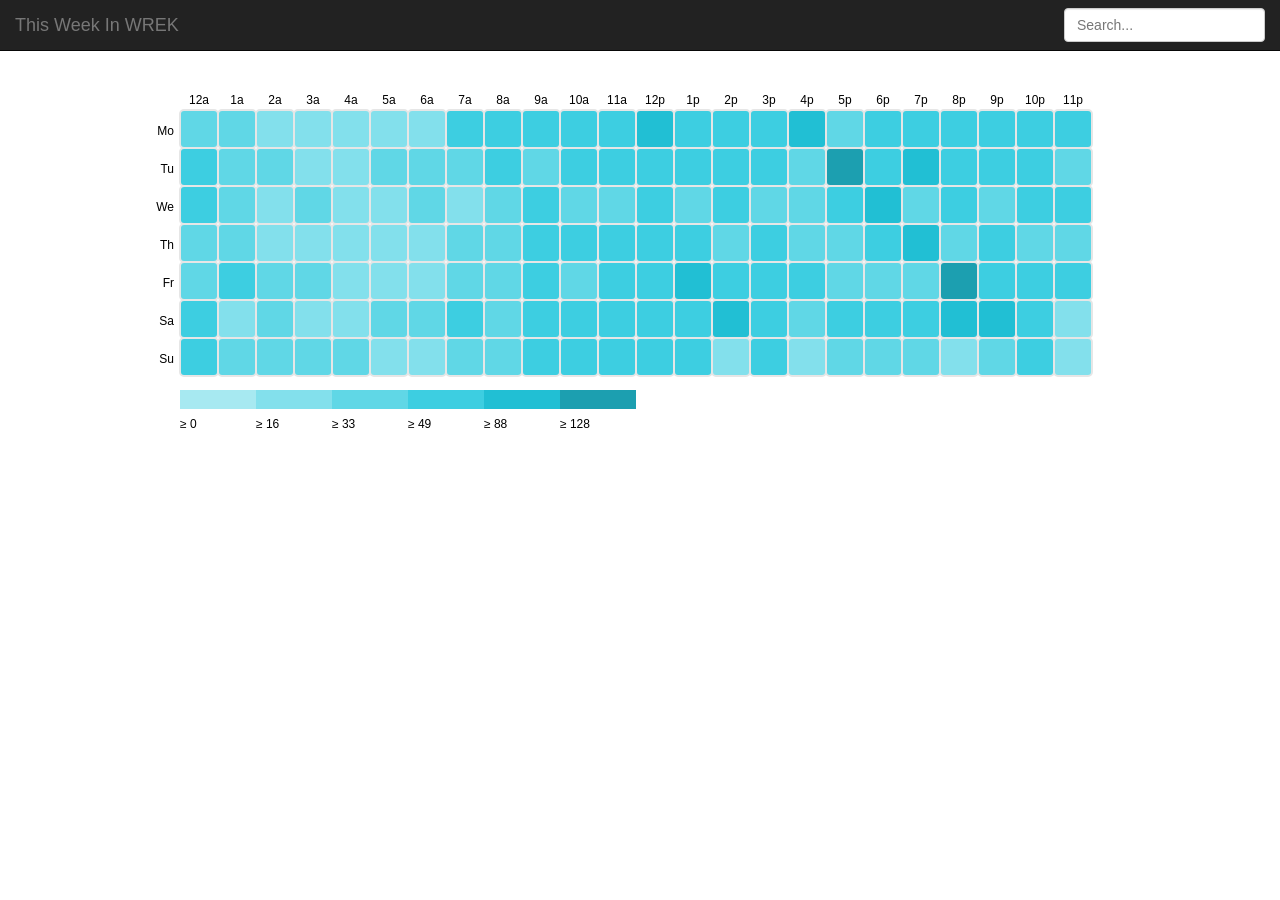
==== index.html @ 7ad517ce "Update" ====
<!DOCTYPE html>
<meta charset="utf-8">
<html>
  <head>
    <style>
      rect.bordered {
        stroke: #E6E6E6;
        stroke-width:2px; 
      }
      description.example {
        fill:#000;
      }

      text.mono {
        font-size: 9pt;
        font-family: "HelveticaNeue-UltraLight", "Helvetica Neue Light", "Helvetica Neue", Helvetica, Arial, "Lucida Grande", sans-serif;
        fill: #000000;
      }

      text.axis-workweek {
        fill: #000000;
      }

      text.axis-worktime {
        fill: #000000;
      }

      .d3-tip {
        line-height: 2;
        font-family: "HelveticaNeue-Light", "Helvetica Neue Light", "Helvetica Neue", Helvetica, Arial, "Lucida Grande", sans-serif;
        padding: 9px;
        background: rgba(0, 0, 0, 0.8);
        color: #fff;
        border-radius: 0px;
      }

      .d3-tip.n:after {
        margin: -1px 0 0 0;
        top: 100%;
        left: 0;
      }

      body {
         background-color:#F0F0F0;font-weight: 300;
         padding-top: 10px;
      }
      #chart {font-family: "HelveticaNeue-UltraLight", "Helvetica Neue Light", "Helvetica Neue", Helvetica, Arial, "Lucida Grande", sans-serif;font-size: 20px;display:inline; text-align: center; margin-left:auto; margin-right:auto;height: 100%; width: 700px; padding-left: 150px;
    }
    </style>
    <script src="d3/d3.js"></script>
    <script src="jquery-1.11.0.min.js" type="text/javascript"></script>
    <script src="jquery-migrate-1.2.1.min.js" type="text/javascript"></script>
    <script src="d3.tip.v0.6.3.js" type="text/javascript" ></script>
       <!-- Bootstrap core CSS -->
    <link href="css/bootstrap.min.css" rel="stylesheet">
  </head>
  <body>
    <nav class="navbar navbar-inverse navbar-fixed-top" role="navigation">
      <div class="container-fluid">
        <div class="navbar-header">
          <button type="button" class="navbar-toggle collapsed" data-toggle="collapse" data-target="#navbar" aria-expanded="false" aria-controls="navbar">
            <span class="sr-only">Toggle navigation</span>
            <span class="icon-bar"></span>
            <span class="icon-bar"></span>
            <span class="icon-bar"></span>
          </button>
          <a class="navbar-brand" href="#">This Week In WREK</a>
        </div>
        <div id="navbar" class="navbar-collapse collapse">
          <form class="navbar-form navbar-right">
            <input type="text" class="form-control" placeholder="Search...">
          </form>
        </div>
      </div>
    </nav>
    <div style="margin-top:50px;">
    <div id="chart" ></div>


    <script type="text/javascript">
    
      var margin = { top: 50, right: 0, bottom: 100, left: 30 },
          width = 960 - margin.left - margin.right,
          height = 430 - margin.top - margin.bottom,
          gridSize = Math.floor(width / 24),
          legendElementWidth = gridSize*2,
          buckets = 50,
          colors = ["#A7E9F1","#83E0EC","#60D7E6","#3DCEE1","#21BFD4","#1C9FB0"],
          days = ["Mo", "Tu", "We", "Th", "Fr", "Sa","Su"],
          times = ["12a", "1a", "2a", "3a", "4a", "5a", "6a", "7a", "8a", "9a", "10a", "11a", "12p", "1p", "2p", "3p", "4p", "5p", "6p", "7p", "8p", "9p", "10p", "11p"];

      //pageviews.csv
      //count, weekday, hour

      d3.csv("show_data.csv",
        function(d) {
          return {
            day: +d.day,
            hour: +d.hour,
            listeners: +d.listeners,
            pageviews: +d.pageviews,
            total: +d.listeners + +d.pageviews
          };
        },
        function(error, data) {
          var colorScale = d3.scale.quantile()
              .domain([0, buckets - 1, d3.max(data, function (d) { return d.total; })])
              .range(colors);

          var svg = d3.select("#chart").append("svg")
              .attr("width", width + margin.left + margin.right)
              .attr("height", height + margin.top + margin.bottom)
              .append("g")
              .attr("transform", "translate(" + margin.left + "," + margin.top + ")");

          var dayLabels = svg.selectAll(".dayLabel")
              .data(days)
              .enter().append("text")
                .text(function (d) { return d; })
                .attr("x", 0)
                .attr("y", function (d, i) { return i * gridSize; })
                .style("text-anchor", "end")
                .attr("transform", "translate(-6," + gridSize / 1.5 + ")")
                .attr("class", function (d, i) { return ((i >= 0 && i <= 4) ? "dayLabel mono axis axis-workweek" : "dayLabel mono axis"); });
                //CHANGE 5 TO 4

          var timeLabels = svg.selectAll(".timeLabel")
              .data(times)
              .enter().append("text")
                .text(function(d) { return d; })
                .attr("x", function(d, i) { return i * gridSize; })
                .attr("y", 0)
                .style("text-anchor", "middle")
                .attr("transform", "translate(" + gridSize / 2 + ", -6)")
                .attr("class", function(d, i) { return ((i >= 7 && i <= 16) ? "timeLabel mono axis axis-worktime" : "timeLabel mono axis"); });
           var tip = d3.tip()
            .attr('class','d3-tip')
            .offset([0,0])
            .html(function(d) {
              return "Listeners: " + d.listeners + "<br>" + "Page Views: " + d.pageviews;
            });
          var heatMap = svg.selectAll(".hour")
              .data(data)
              .enter().append("rect")
              .attr("x", function(d) { return (d.hour) * gridSize; })
              .attr("y", function(d) { return (d.day) * gridSize; })
              .attr("rx", 4)
              .attr("ry", 4)
              .attr("class", "hour bordered")
              .attr("width", gridSize)
              .attr("height", gridSize)
              .style("fill", colors[0])
              .on("click", function(d) {  
                var text = d.description; 
                  $("#description center").text(text);
              })
              .on('mouseover',tip.show)
              .on('mouseout', tip.hide)

              svg.append("g").call(tip);

          heatMap.transition().duration(1000)
              .style("fill", function(d) { return colorScale(d.total); });

          heatMap.append("name").text(function(d) { return d.day; });
          heatMap.append("description").text(function(d) { return d.hour; });

              
          var legend = svg.selectAll(".legend")
              .data([0].concat(colorScale.quantiles()), function(d) { return d; })
              .enter().append("g")
              .attr("class", "legend");

          legend.append("rect")
            .attr("x", function(d, i) { return legendElementWidth * i; })
            .attr("y", height)
            .attr("width", legendElementWidth)
            .attr("height", gridSize / 2)
            .style("fill", function(d, i) { return colors[i]; });

          legend.append("text")
            .attr("class", "mono")
            .text(function(d) { return "≥ " + Math.round(d); })
            .attr("x", function(d, i) { return legendElementWidth * i; })
            .attr("y", height + gridSize);
      });
    </script>
  </body>
</html>
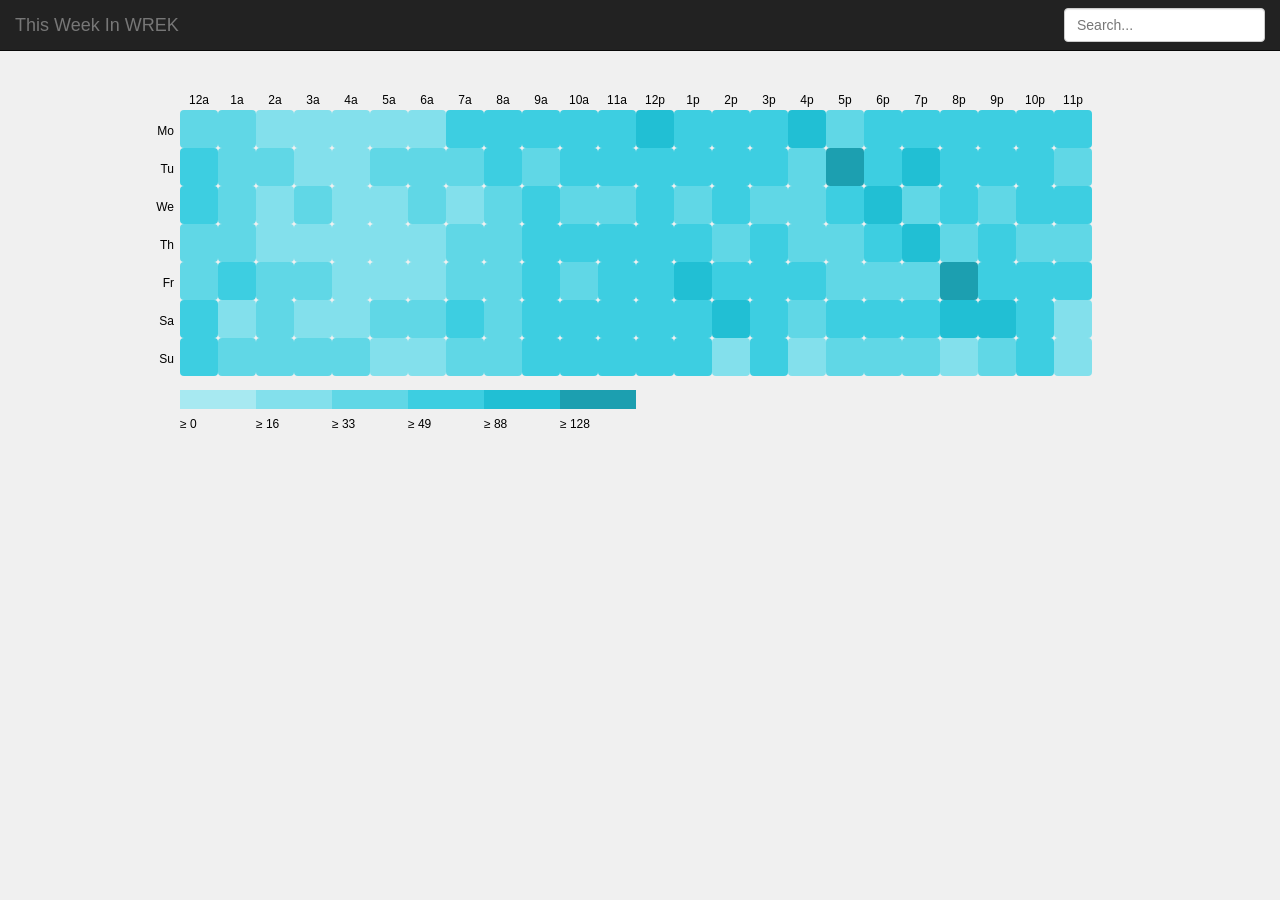
==== commit 1de62dcb: "Add css" ====
--- a/index.html
+++ b/index.html
@@ -2,57 +2,14 @@
 <meta charset="utf-8">
 <html>
   <head>
-    <style>
-      rect.bordered {
-        stroke: #E6E6E6;
-        stroke-width:2px; 
-      }
-      description.example {
-        fill:#000;
-      }
-
-      text.mono {
-        font-size: 9pt;
-        font-family: "HelveticaNeue-UltraLight", "Helvetica Neue Light", "Helvetica Neue", Helvetica, Arial, "Lucida Grande", sans-serif;
-        fill: #000000;
-      }
-
-      text.axis-workweek {
-        fill: #000000;
-      }
-
-      text.axis-worktime {
-        fill: #000000;
-      }
-
-      .d3-tip {
-        line-height: 2;
-        font-family: "HelveticaNeue-Light", "Helvetica Neue Light", "Helvetica Neue", Helvetica, Arial, "Lucida Grande", sans-serif;
-        padding: 9px;
-        background: rgba(0, 0, 0, 0.8);
-        color: #fff;
-        border-radius: 0px;
-      }
-
-      .d3-tip.n:after {
-        margin: -1px 0 0 0;
-        top: 100%;
-        left: 0;
-      }
-
-      body {
-         background-color:#F0F0F0;font-weight: 300;
-         padding-top: 10px;
-      }
-      #chart {font-family: "HelveticaNeue-UltraLight", "Helvetica Neue Light", "Helvetica Neue", Helvetica, Arial, "Lucida Grande", sans-serif;font-size: 20px;display:inline; text-align: center; margin-left:auto; margin-right:auto;height: 100%; width: 700px; padding-left: 150px;
-    }
-    </style>
     <script src="d3/d3.js"></script>
     <script src="jquery-1.11.0.min.js" type="text/javascript"></script>
     <script src="jquery-migrate-1.2.1.min.js" type="text/javascript"></script>
     <script src="d3.tip.v0.6.3.js" type="text/javascript" ></script>
        <!-- Bootstrap core CSS -->
     <link href="css/bootstrap.min.css" rel="stylesheet">
+    <!-- Style sheet -->
+    <link href="style.css" rel="stylesheet">
   </head>
   <body>
     <nav class="navbar navbar-inverse navbar-fixed-top" role="navigation">
--- a/style.css
+++ b/style.css
@@ -0,0 +1,45 @@
+<style>
+      rect.bordered {
+        stroke: #E6E6E6;
+        stroke-width:2px; 
+      }
+      description.example {
+        fill:#000;
+      }
+
+      text.mono {
+        font-size: 9pt;
+        font-family: "HelveticaNeue-UltraLight", "Helvetica Neue Light", "Helvetica Neue", Helvetica, Arial, "Lucida Grande", sans-serif;
+        fill: #000000;
+      }
+
+      text.axis-workweek {
+        fill: #000000;
+      }
+
+      text.axis-worktime {
+        fill: #000000;
+      }
+
+      .d3-tip {
+        line-height: 2;
+        font-family: "HelveticaNeue-Light", "Helvetica Neue Light", "Helvetica Neue", Helvetica, Arial, "Lucida Grande", sans-serif;
+        padding: 9px;
+        background: rgba(0, 0, 0, 0.8);
+        color: #fff;
+        border-radius: 0px;
+      }
+
+      .d3-tip.n:after {
+        margin: -1px 0 0 0;
+        top: 100%;
+        left: 0;
+      }
+
+      body {
+         background-color:#F0F0F0;font-weight: 300;
+         padding-top: 10px;
+      }
+      #chart {font-family: "HelveticaNeue-UltraLight", "Helvetica Neue Light", "Helvetica Neue", Helvetica, Arial, "Lucida Grande", sans-serif;font-size: 20px;display:inline; text-align: center; margin-left:auto; margin-right:auto;height: 100%; width: 700px; padding-left: 150px;
+    }
+    </style>
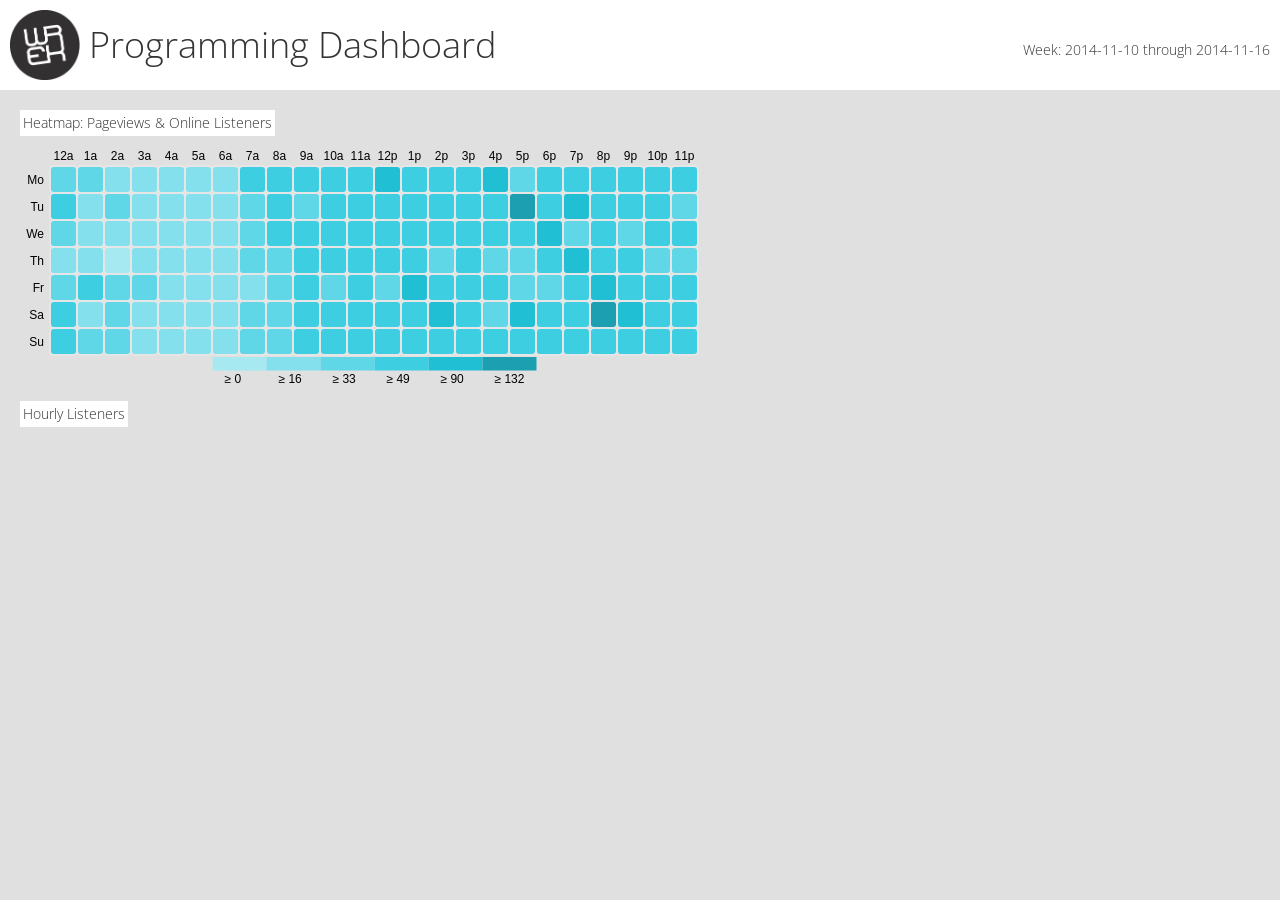
==== commit bb90a91d: "add current draft" ====
--- a/index.html
+++ b/index.html
@@ -6,141 +6,34 @@
     <script src="jquery-1.11.0.min.js" type="text/javascript"></script>
     <script src="jquery-migrate-1.2.1.min.js" type="text/javascript"></script>
     <script src="d3.tip.v0.6.3.js" type="text/javascript" ></script>
+    <script src="http://dimplejs.org/dist/dimple.v2.1.0.min.js"></script>
+
+    <link href="//fonts.googleapis.com/css?family=Open+Sans:300italic,300,400italic,400,600italic,600,700italic,700,800italic,800" rel="stylesheet" type="text/css">
+
        <!-- Bootstrap core CSS -->
     <link href="css/bootstrap.min.css" rel="stylesheet">
     <!-- Style sheet -->
     <link href="style.css" rel="stylesheet">
+    <title>WREK Dashboard</title>
   </head>
   <body>
-    <nav class="navbar navbar-inverse navbar-fixed-top" role="navigation">
-      <div class="container-fluid">
-        <div class="navbar-header">
-          <button type="button" class="navbar-toggle collapsed" data-toggle="collapse" data-target="#navbar" aria-expanded="false" aria-controls="navbar">
-            <span class="sr-only">Toggle navigation</span>
-            <span class="icon-bar"></span>
-            <span class="icon-bar"></span>
-            <span class="icon-bar"></span>
-          </button>
-          <a class="navbar-brand" href="#">This Week In WREK</a>
-        </div>
-        <div id="navbar" class="navbar-collapse collapse">
-          <form class="navbar-form navbar-right">
-            <input type="text" class="form-control" placeholder="Search...">
-          </form>
-        </div>
-      </div>
-    </nav>
-    <div style="margin-top:50px;">
-    <div id="chart" ></div>
+  
+    <div class="header">
+      <img id="logo" src="img/logo.png">
+      <h1 id="title">Programming Dashboard</h1>
+      <div id="week_selection">Week: 2014-11-10 through 2014-11-16</div>
+    </div>
+    <div class="sidebar">
+      <div id="sidebar_image"></div>
+      <div id="sidebar_title"></div>
+      <div id="sidebar_description"></div>
+      <div id="sidebar_listen_link"></div>
+    </div>   
+    <div class="wrapper">
+      <div id="heatmap"><div class="chart_label">Heatmap: Pageviews & Online Listeners</div></div>
+      <div id="listener_chart"><div class="chart_label">Hourly Listeners</div></div>
+      <script src="viz.js" type="text/javascript"></script>  
+    </div>
 
-
-    <script type="text/javascript">
-    
-      var margin = { top: 50, right: 0, bottom: 100, left: 30 },
-          width = 960 - margin.left - margin.right,
-          height = 430 - margin.top - margin.bottom,
-          gridSize = Math.floor(width / 24),
-          legendElementWidth = gridSize*2,
-          buckets = 50,
-          colors = ["#A7E9F1","#83E0EC","#60D7E6","#3DCEE1","#21BFD4","#1C9FB0"],
-          days = ["Mo", "Tu", "We", "Th", "Fr", "Sa","Su"],
-          times = ["12a", "1a", "2a", "3a", "4a", "5a", "6a", "7a", "8a", "9a", "10a", "11a", "12p", "1p", "2p", "3p", "4p", "5p", "6p", "7p", "8p", "9p", "10p", "11p"];
-
-      //pageviews.csv
-      //count, weekday, hour
-
-      d3.csv("show_data.csv",
-        function(d) {
-          return {
-            day: +d.day,
-            hour: +d.hour,
-            listeners: +d.listeners,
-            pageviews: +d.pageviews,
-            total: +d.listeners + +d.pageviews
-          };
-        },
-        function(error, data) {
-          var colorScale = d3.scale.quantile()
-              .domain([0, buckets - 1, d3.max(data, function (d) { return d.total; })])
-              .range(colors);
-
-          var svg = d3.select("#chart").append("svg")
-              .attr("width", width + margin.left + margin.right)
-              .attr("height", height + margin.top + margin.bottom)
-              .append("g")
-              .attr("transform", "translate(" + margin.left + "," + margin.top + ")");
-
-          var dayLabels = svg.selectAll(".dayLabel")
-              .data(days)
-              .enter().append("text")
-                .text(function (d) { return d; })
-                .attr("x", 0)
-                .attr("y", function (d, i) { return i * gridSize; })
-                .style("text-anchor", "end")
-                .attr("transform", "translate(-6," + gridSize / 1.5 + ")")
-                .attr("class", function (d, i) { return ((i >= 0 && i <= 4) ? "dayLabel mono axis axis-workweek" : "dayLabel mono axis"); });
-                //CHANGE 5 TO 4
-
-          var timeLabels = svg.selectAll(".timeLabel")
-              .data(times)
-              .enter().append("text")
-                .text(function(d) { return d; })
-                .attr("x", function(d, i) { return i * gridSize; })
-                .attr("y", 0)
-                .style("text-anchor", "middle")
-                .attr("transform", "translate(" + gridSize / 2 + ", -6)")
-                .attr("class", function(d, i) { return ((i >= 7 && i <= 16) ? "timeLabel mono axis axis-worktime" : "timeLabel mono axis"); });
-           var tip = d3.tip()
-            .attr('class','d3-tip')
-            .offset([0,0])
-            .html(function(d) {
-              return "Listeners: " + d.listeners + "<br>" + "Page Views: " + d.pageviews;
-            });
-          var heatMap = svg.selectAll(".hour")
-              .data(data)
-              .enter().append("rect")
-              .attr("x", function(d) { return (d.hour) * gridSize; })
-              .attr("y", function(d) { return (d.day) * gridSize; })
-              .attr("rx", 4)
-              .attr("ry", 4)
-              .attr("class", "hour bordered")
-              .attr("width", gridSize)
-              .attr("height", gridSize)
-              .style("fill", colors[0])
-              .on("click", function(d) {  
-                var text = d.description; 
-                  $("#description center").text(text);
-              })
-              .on('mouseover',tip.show)
-              .on('mouseout', tip.hide)
-
-              svg.append("g").call(tip);
-
-          heatMap.transition().duration(1000)
-              .style("fill", function(d) { return colorScale(d.total); });
-
-          heatMap.append("name").text(function(d) { return d.day; });
-          heatMap.append("description").text(function(d) { return d.hour; });
-
-              
-          var legend = svg.selectAll(".legend")
-              .data([0].concat(colorScale.quantiles()), function(d) { return d; })
-              .enter().append("g")
-              .attr("class", "legend");
-
-          legend.append("rect")
-            .attr("x", function(d, i) { return legendElementWidth * i; })
-            .attr("y", height)
-            .attr("width", legendElementWidth)
-            .attr("height", gridSize / 2)
-            .style("fill", function(d, i) { return colors[i]; });
-
-          legend.append("text")
-            .attr("class", "mono")
-            .text(function(d) { return "≥ " + Math.round(d); })
-            .attr("x", function(d, i) { return legendElementWidth * i; })
-            .attr("y", height + gridSize);
-      });
-    </script>
   </body>
 </html>
--- a/style.css
+++ b/style.css
@@ -1,45 +1,105 @@
-<style>
-      rect.bordered {
-        stroke: #E6E6E6;
-        stroke-width:2px; 
-      }
-      description.example {
-        fill:#000;
-      }
+rect.bordered {
+  stroke: #E6E6E6;
+  stroke-width:2px; 
+}
+description.example {
+  fill:#000;
+}
 
-      text.mono {
-        font-size: 9pt;
-        font-family: "HelveticaNeue-UltraLight", "Helvetica Neue Light", "Helvetica Neue", Helvetica, Arial, "Lucida Grande", sans-serif;
-        fill: #000000;
-      }
+text.mono {
+  font-size: 9pt;
+  font-family: "HelveticaNeue-UltraLight", "Helvetica Neue Light", "Helvetica Neue", Helvetica, Arial, "Lucida Grande", sans-serif;
+  fill: #000000;
+}
 
-      text.axis-workweek {
-        fill: #000000;
-      }
+text.axis-workweek {
+  fill: #000000;
+}
 
-      text.axis-worktime {
-        fill: #000000;
-      }
+text.axis-worktime {
+  fill: #000000;
+}
 
-      .d3-tip {
-        line-height: 2;
-        font-family: "HelveticaNeue-Light", "Helvetica Neue Light", "Helvetica Neue", Helvetica, Arial, "Lucida Grande", sans-serif;
-        padding: 9px;
-        background: rgba(0, 0, 0, 0.8);
-        color: #fff;
-        border-radius: 0px;
-      }
+.d3-tip {
+  line-height: 2;
+  font-family: "Open Sans", sans-serif;
+  font-size: 12px;
+  padding: 5px;
+  background: rgba(0, 0, 0, 0.5);
+  color: #fff;
+  border-radius: 0px;
+}
 
-      .d3-tip.n:after {
-        margin: -1px 0 0 0;
-        top: 100%;
-        left: 0;
-      }
+.d3-tip.n:after {
+  margin: -1px 0 0 0;
+  top: 100%;
+  left: 0;
+}
 
-      body {
-         background-color:#F0F0F0;font-weight: 300;
-         padding-top: 10px;
-      }
-      #chart {font-family: "HelveticaNeue-UltraLight", "Helvetica Neue Light", "Helvetica Neue", Helvetica, Arial, "Lucida Grande", sans-serif;font-size: 20px;display:inline; text-align: center; margin-left:auto; margin-right:auto;height: 100%; width: 700px; padding-left: 150px;
-    }
-    </style>+body {
+  background-color: #E0E0E0;
+  font-weight: 300;
+  font-family: "Open Sans", sans-serif;
+}
+
+#heatmap {
+  display: block;
+  float: left;
+	width: 700px;
+}
+
+#listener_chart {
+  margin-top: -40px;
+  display: block;
+	float:left;
+	width: 720px;
+}
+
+#logo {
+  max-width:70px; /* you can use % */
+  height: auto;
+
+}
+#title {
+  display: inline;
+  margin-left: 5px;
+  font-weight: 300;
+  vertical-align: middle;
+}
+
+#week_selection {
+  float:right;
+  margin-top: 30px;
+  vertical-align: middle;
+}
+.header {
+  background-color: #FFF;
+  padding: 10px;
+}
+.wrapper {
+  padding: 20px;
+}
+
+.sidebar {
+  display: inline;
+  float: right;
+  width: 300px;
+  padding: 20px;
+  margin:20px;
+}
+#sidebar_image img {
+  display:block;
+  margin: 0 auto;
+  max-width: 230px;
+}
+#sidebar_title {
+  padding-top:10px;
+  padding-bottom:10px;
+  font-weight: 600;
+}
+.chart_label {
+  background-color: #FFF;
+  display: inline-block;
+  margin: 0 auto;
+  padding: 3px;
+}
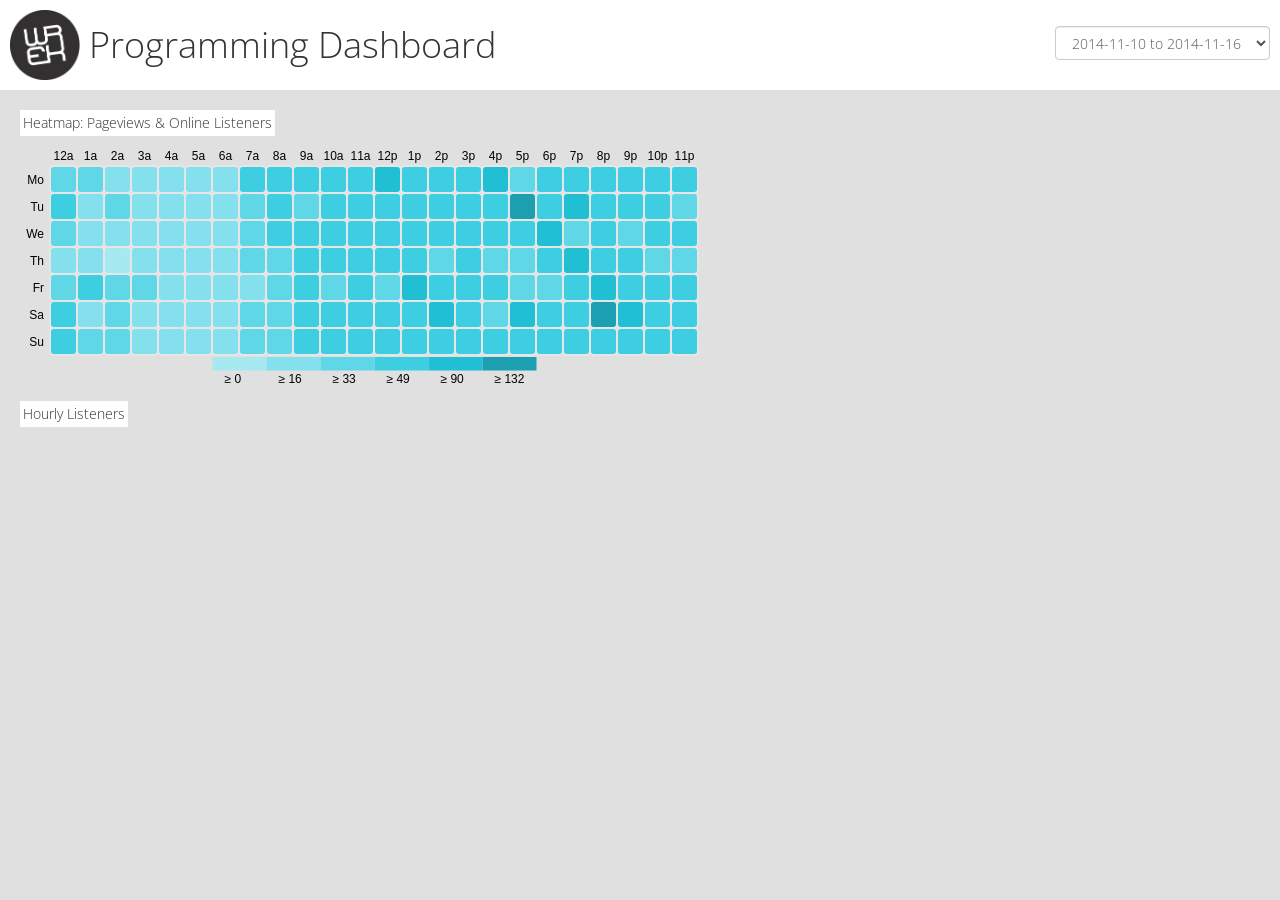
==== commit 144308a6: "Minor tweaks" ====
--- a/index.html
+++ b/index.html
@@ -21,7 +21,12 @@
     <div class="header">
       <img id="logo" src="img/logo.png">
       <h1 id="title">Programming Dashboard</h1>
-      <div id="week_selection">Week: 2014-11-10 through 2014-11-16</div>
+      <div id="week_selection">
+        <select name="week_select" class="form-control">
+          <option>2014-11-10 to 2014-11-16</option>
+          <option>2014-11-17 to 2014-11-23</option>
+        </select>
+      </div>
     </div>
     <div class="sidebar">
       <div id="sidebar_image"></div>
@@ -31,7 +36,7 @@
     </div>   
     <div class="wrapper">
       <div id="heatmap"><div class="chart_label">Heatmap: Pageviews & Online Listeners</div></div>
-      <div id="listener_chart"><div class="chart_label">Hourly Listeners</div></div>
+      <div id="listener_chart"><div id="hourly_label" class="chart_label">Hourly Listeners</div></div>
       <script src="viz.js" type="text/javascript"></script>  
     </div>
 
--- a/style.css
+++ b/style.css
@@ -69,9 +69,11 @@
 
 #week_selection {
   float:right;
-  margin-top: 30px;
+  margin-top: 16px;
   vertical-align: middle;
+  display: block;
 }
+
 .header {
   background-color: #FFF;
   padding: 10px;
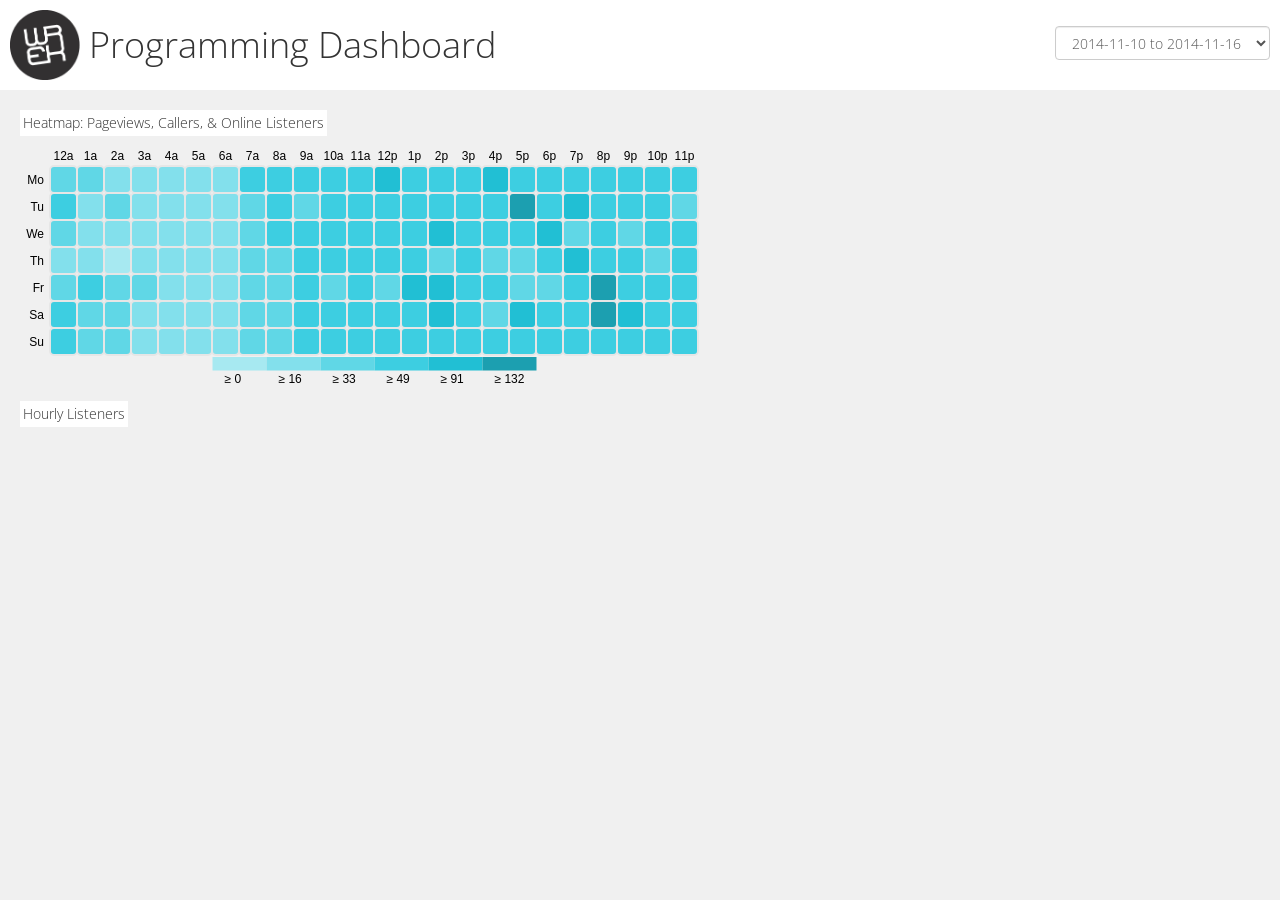
==== commit 200a1d52: "Add callers" ====
--- a/index.html
+++ b/index.html
@@ -35,7 +35,7 @@
       <div id="sidebar_listen_link"></div>
     </div>   
     <div class="wrapper">
-      <div id="heatmap"><div class="chart_label">Heatmap: Pageviews & Online Listeners</div></div>
+      <div id="heatmap"><div class="chart_label">Heatmap: Pageviews, Callers, & Online Listeners</div></div>
       <div id="listener_chart"><div id="hourly_label" class="chart_label">Hourly Listeners</div></div>
       <script src="viz.js" type="text/javascript"></script>  
     </div>
--- a/style.css
+++ b/style.css
@@ -8,7 +8,7 @@
 
 text.mono {
   font-size: 9pt;
-  font-family: "HelveticaNeue-UltraLight", "Helvetica Neue Light", "Helvetica Neue", Helvetica, Arial, "Lucida Grande", sans-serif;
+  font-family: "Open Sansde", sans-serif;
   fill: #000000;
 }
 
@@ -21,7 +21,7 @@
 }
 
 .d3-tip {
-  line-height: 2;
+  line-height: 1.5;
   font-family: "Open Sans", sans-serif;
   font-size: 12px;
   padding: 5px;
@@ -37,7 +37,7 @@
 }
 
 body {
-  background-color: #E0E0E0;
+  background-color: #F0F0F0;
   font-weight: 300;
   font-family: "Open Sans", sans-serif;
 }
@@ -79,6 +79,7 @@
   padding: 10px;
 }
 .wrapper {
+  max-width: 800px;
   padding: 20px;
 }
 
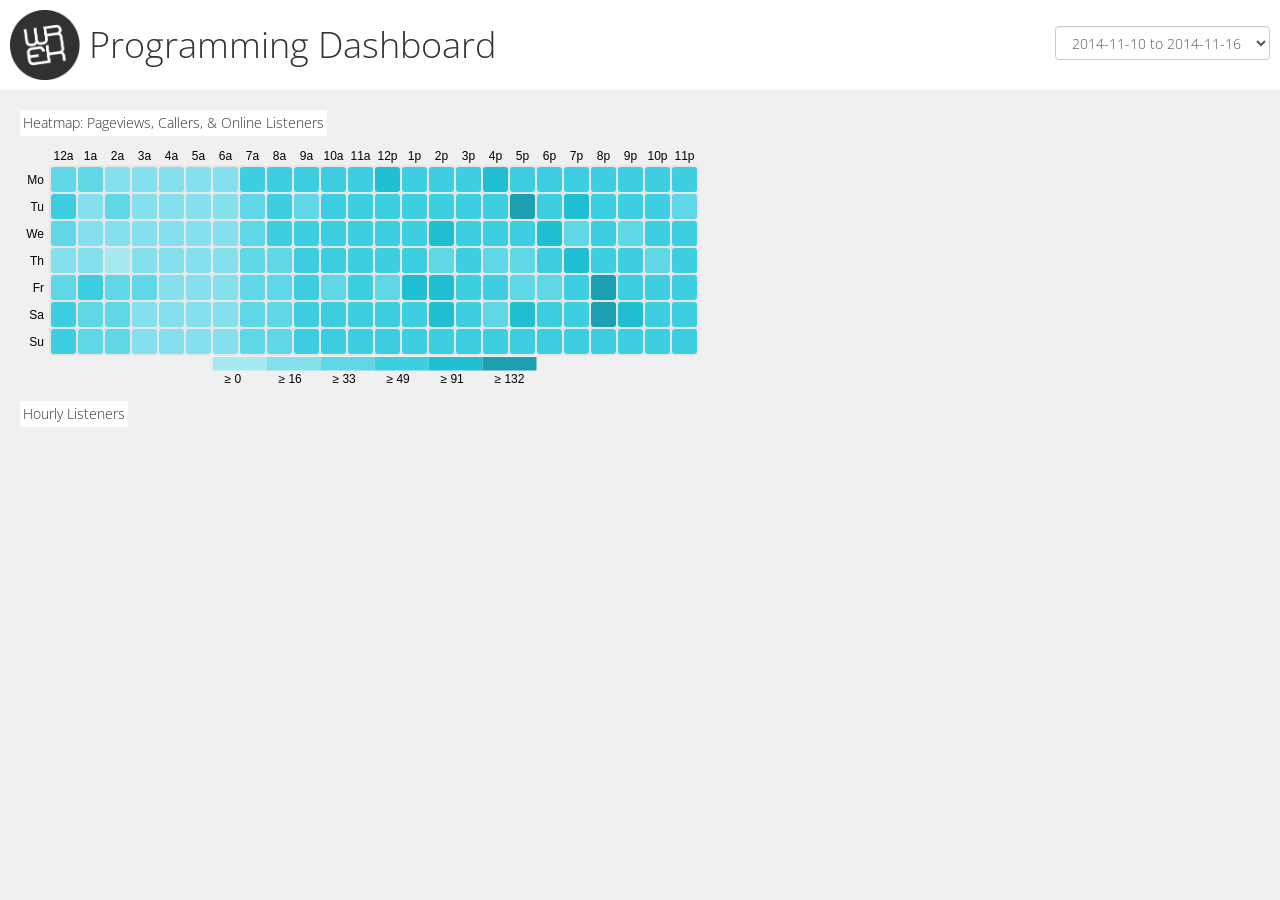
==== commit 0f62b245: "Add comments to source" ====
--- a/index.html
+++ b/index.html
@@ -1,6 +1,7 @@
 <!DOCTYPE html>
 <meta charset="utf-8">
 <html>
+  <!-- Index page with library imports and divs for each visualization/area --> 
   <head>
     <script src="d3/d3.js"></script>
     <script src="jquery-1.11.0.min.js" type="text/javascript"></script>
@@ -10,7 +11,7 @@
 
     <link href="//fonts.googleapis.com/css?family=Open+Sans:300italic,300,400italic,400,600italic,600,700italic,700,800italic,800" rel="stylesheet" type="text/css">
 
-       <!-- Bootstrap core CSS -->
+    <!-- Bootstrap core CSS -->
     <link href="css/bootstrap.min.css" rel="stylesheet">
     <!-- Style sheet -->
     <link href="style.css" rel="stylesheet">
@@ -21,6 +22,7 @@
     <div class="header">
       <img id="logo" src="img/logo.png">
       <h1 id="title">Programming Dashboard</h1>
+      <!-- placeholder for dynamic loading functionality -->
       <div id="week_selection">
         <select name="week_select" class="form-control">
           <option>2014-11-10 to 2014-11-16</option>
@@ -28,12 +30,14 @@
         </select>
       </div>
     </div>
+    <!-- dynamically loaded sidebar (populated using jQuery) --> 
     <div class="sidebar">
       <div id="sidebar_image"></div>
       <div id="sidebar_title"></div>
       <div id="sidebar_description"></div>
       <div id="sidebar_listen_link"></div>
-    </div>   
+    </div> 
+    <!-- spacer divs for visualizations -->
     <div class="wrapper">
       <div id="heatmap"><div class="chart_label">Heatmap: Pageviews, Callers, & Online Listeners</div></div>
       <div id="listener_chart"><div id="hourly_label" class="chart_label">Hourly Listeners</div></div>
--- a/style.css
+++ b/style.css
@@ -1,3 +1,4 @@
+/* Custom CSS to style page, heatmap, and line chart. */ 
 rect.bordered {
   stroke: #E6E6E6;
   stroke-width:2px; 
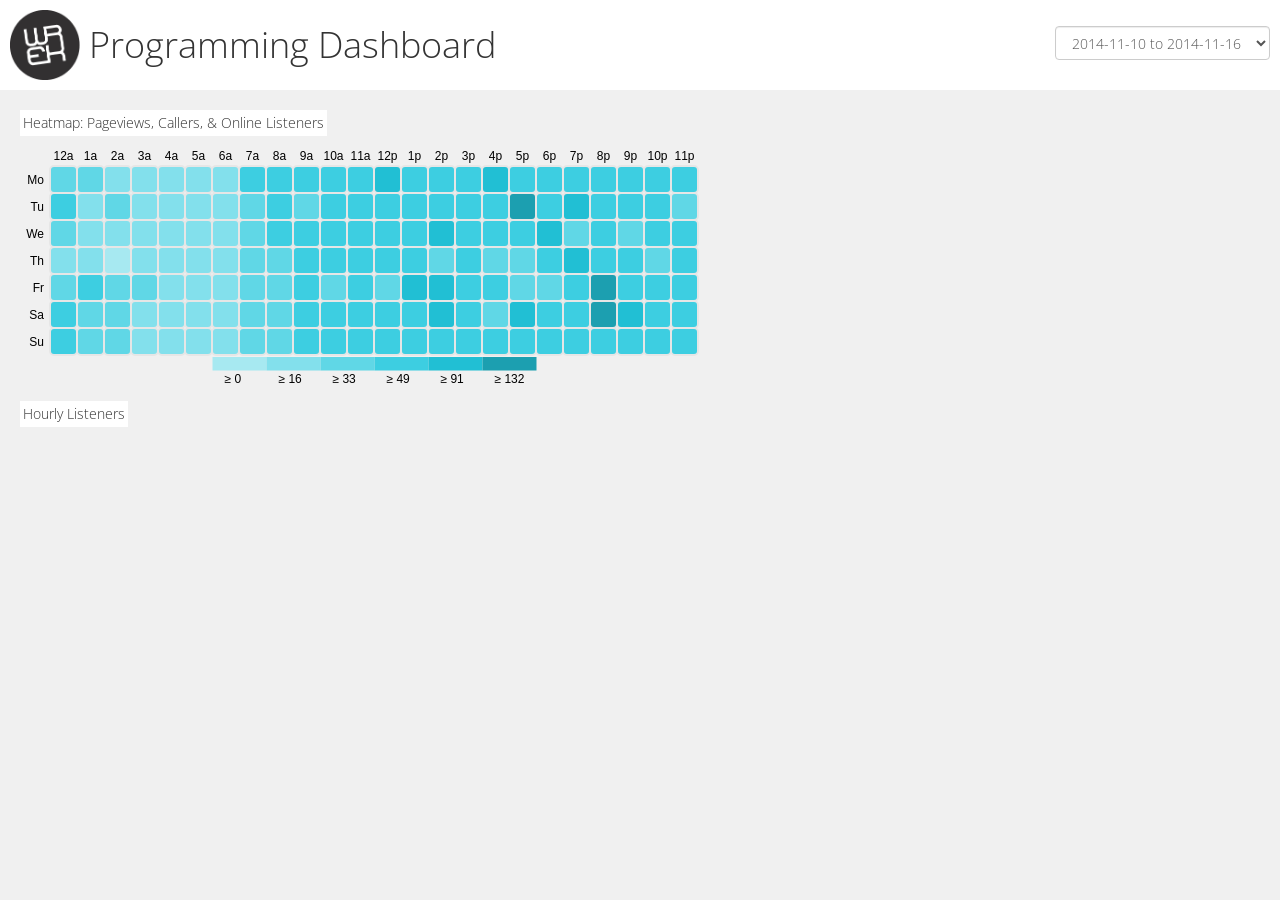
==== commit 997a630a: "Add readme" ====
--- a/index.html
+++ b/index.html
@@ -4,9 +4,9 @@
   <!-- Index page with library imports and divs for each visualization/area --> 
   <head>
     <script src="d3/d3.js"></script>
-    <script src="jquery-1.11.0.min.js" type="text/javascript"></script>
-    <script src="jquery-migrate-1.2.1.min.js" type="text/javascript"></script>
-    <script src="d3.tip.v0.6.3.js" type="text/javascript" ></script>
+    <script src="js/jquery-1.11.0.min.js" type="text/javascript"></script>
+    <script src="js/jquery-migrate-1.2.1.min.js" type="text/javascript"></script>
+    <script src="js/d3.tip.v0.6.3.js" type="text/javascript" ></script>
     <script src="http://dimplejs.org/dist/dimple.v2.1.0.min.js"></script>
 
     <link href="//fonts.googleapis.com/css?family=Open+Sans:300italic,300,400italic,400,600italic,600,700italic,700,800italic,800" rel="stylesheet" type="text/css">
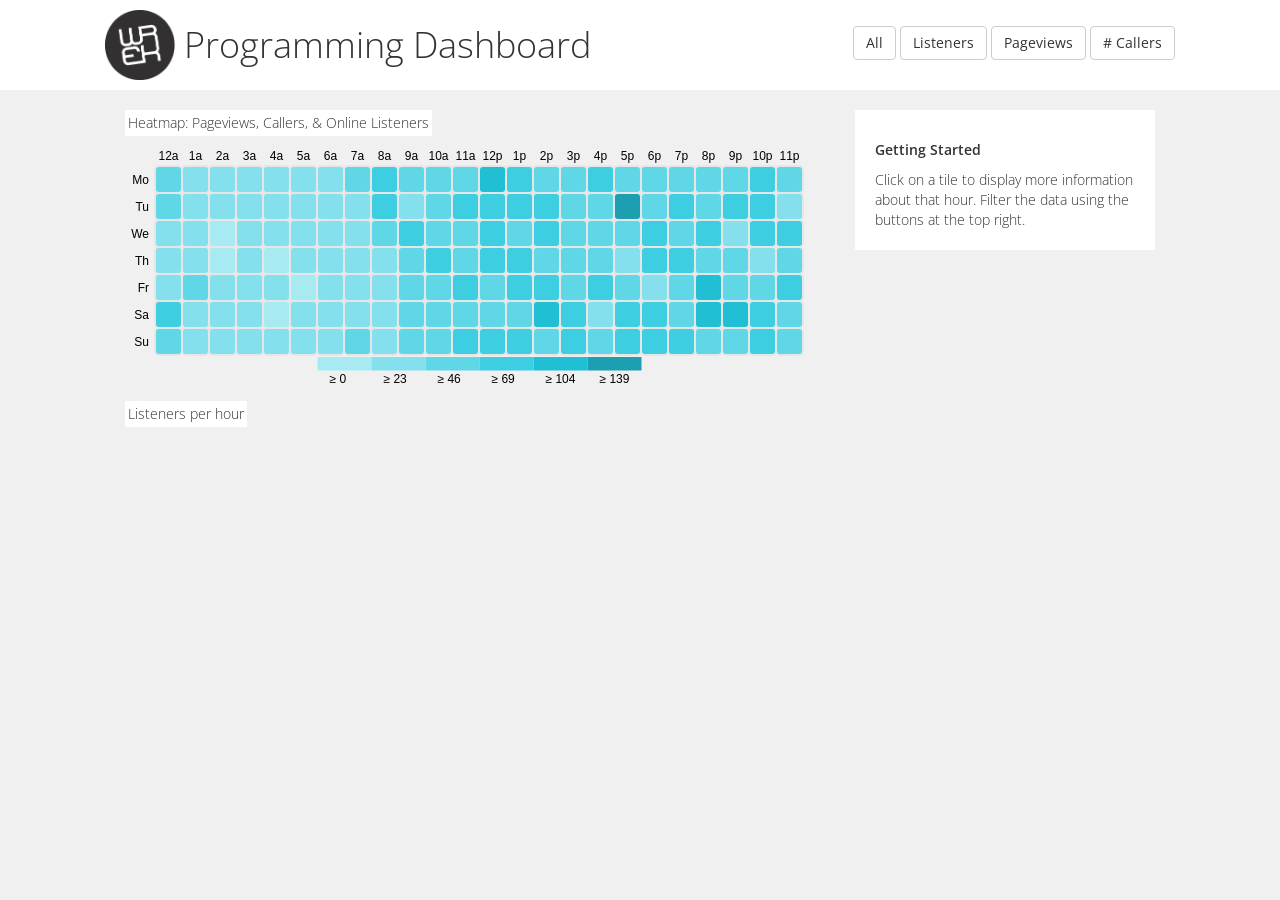
==== commit 0be4d09b: "Add more interactivity" ====
--- a/index.html
+++ b/index.html
@@ -20,28 +20,46 @@
   <body>
   
     <div class="header">
-      <img id="logo" src="img/logo.png">
-      <h1 id="title">Programming Dashboard</h1>
-      <!-- placeholder for dynamic loading functionality -->
-      <div id="week_selection">
-        <select name="week_select" class="form-control">
-          <option>2014-11-10 to 2014-11-16</option>
-          <option>2014-11-17 to 2014-11-23</option>
-        </select>
+      <div id="header_wrapper">
+        <img id="logo" src="img/logo.png">
+        <h1 id="title">Programming Dashboard</h1>
+
+        <div id="buttons">
+          <input class="button btn btn-default" type="button" value="All" onclick="displayHeatmap('Pageviews, Callers, & Online Listeners')"/>
+          <input class="button btn btn-default" type="button" value="Listeners" onclick="displayHeatmap('Listeners')"/>
+          <input class="button btn btn-default" type="button" value="Pageviews" onclick="displayHeatmap('Pageviews')"/>
+          <input class="button btn btn-default" type="button" value="# Callers" onclick="displayHeatmap('# Callers')"/>
+        </div>
+        <!-- placeholder for dynamic loading functionality
+        <div id="week_selection">
+          <select name="week_select" class="form-control">
+            <option>2014-11-10 to 2014-11-16</option>
+            <option>2014-11-17 to 2014-11-23</option>
+          </select>
+        </div>
+      -->
       </div>
     </div>
+
     <!-- dynamically loaded sidebar (populated using jQuery) --> 
-    <div class="sidebar">
-      <div id="sidebar_image"></div>
-      <div id="sidebar_title"></div>
-      <div id="sidebar_description"></div>
-      <div id="sidebar_listen_link"></div>
-    </div> 
-    <!-- spacer divs for visualizations -->
-    <div class="wrapper">
-      <div id="heatmap"><div class="chart_label">Heatmap: Pageviews, Callers, & Online Listeners</div></div>
-      <div id="listener_chart"><div id="hourly_label" class="chart_label">Hourly Listeners</div></div>
-      <script src="viz.js" type="text/javascript"></script>  
+    <div id="container">
+      <div class="sidebar">
+        <div id="sidebar_image"></div>
+        <div id="sidebar_title"></div>
+        <div id="sidebar_description"></div>
+        <div id="sidebar_listen_link"></div>
+      </div> 
+      <!-- spacer divs for visualizations -->
+      <div class="wrapper">
+        <div id="heatmap">
+          <div id="heatmap_label" class="chart_label">Heatmap: Pageviews, Callers, & Online Listeners</div>
+        </div>
+        <div id="hourly_label">Hourly Listeners</div>
+
+        <div id="listener_chart">
+        </div>
+        <script src="viz.js" type="text/javascript"></script>
+      </div>
     </div>
 
   </body>
--- a/style.css
+++ b/style.css
@@ -47,13 +47,13 @@
   display: block;
   float: left;
 	width: 700px;
+  margin-bottom: -40px;
 }
 
 #listener_chart {
-  margin-top: -40px;
   display: block;
 	float:left;
-	width: 720px;
+	width: 700px;
 }
 
 #logo {
@@ -85,6 +85,7 @@
 }
 
 .sidebar {
+  background-color: #FFF;
   display: inline;
   float: right;
   width: 300px;
@@ -107,3 +108,27 @@
   margin: 0 auto;
   padding: 3px;
 }
+
+#hourly_label {
+  background-color: #FFF;
+  display: inline-block;
+  padding: 3px;
+  margin-bottom: -10px;
+}
+
+#buttons {
+  display: inline;
+  float: right;
+  margin-top: 16px;
+  vertical-align: middle;
+
+}
+#header_wrapper {
+  width: 1070px;
+  margin: 0 auto;
+}
+
+#container {
+  width: 1070px;
+  margin: 0 auto;
+}
